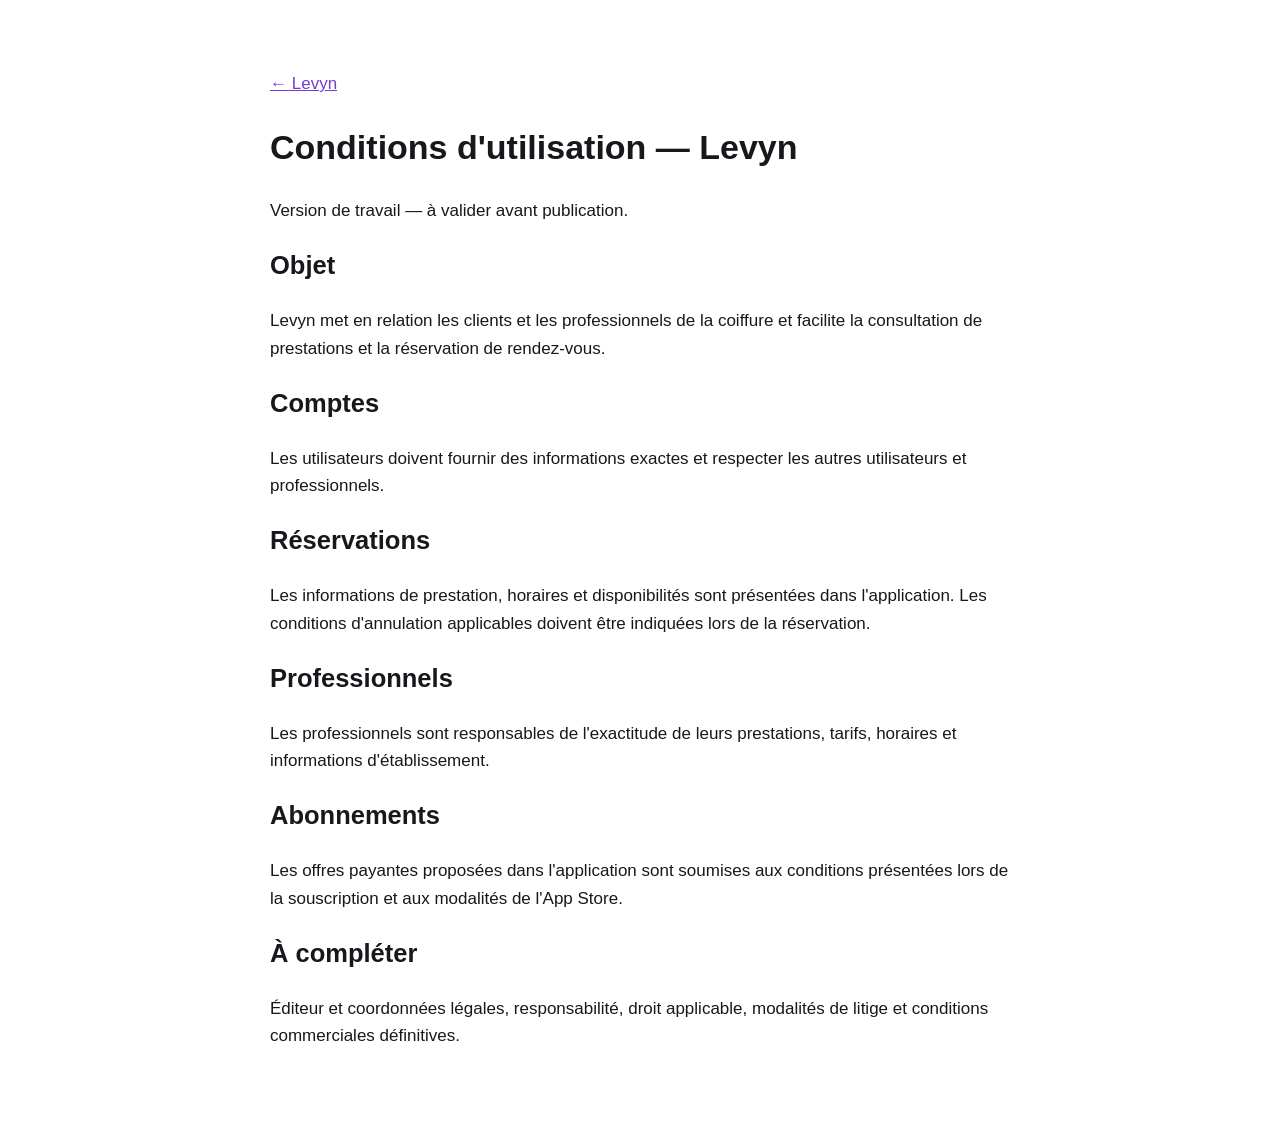
==== conditions.html @ 1c3916d5 "Create Levyn App Store support pages" ====
<!doctype html><html lang="fr"><meta charset="utf-8"><meta name="viewport" content="width=device-width,initial-scale=1"><title>Conditions d'utilisation — Levyn</title><style>body{font:17px -apple-system,sans-serif;max-width:740px;margin:50px auto;padding:20px;line-height:1.6;color:#18171c}a{color:#753bd7}</style><a href="index.html">← Levyn</a><h1>Conditions d'utilisation — Levyn</h1><p>Version de travail — à valider avant publication.</p><h2>Objet</h2><p>Levyn met en relation les clients et les professionnels de la coiffure et facilite la consultation de prestations et la réservation de rendez-vous.</p><h2>Comptes</h2><p>Les utilisateurs doivent fournir des informations exactes et respecter les autres utilisateurs et professionnels.</p><h2>Réservations</h2><p>Les informations de prestation, horaires et disponibilités sont présentées dans l'application. Les conditions d'annulation applicables doivent être indiquées lors de la réservation.</p><h2>Professionnels</h2><p>Les professionnels sont responsables de l'exactitude de leurs prestations, tarifs, horaires et informations d'établissement.</p><h2>Abonnements</h2><p>Les offres payantes proposées dans l'application sont soumises aux conditions présentées lors de la souscription et aux modalités de l'App Store.</p><h2>À compléter</h2><p>Éditeur et coordonnées légales, responsabilité, droit applicable, modalités de litige et conditions commerciales définitives.</p></html>
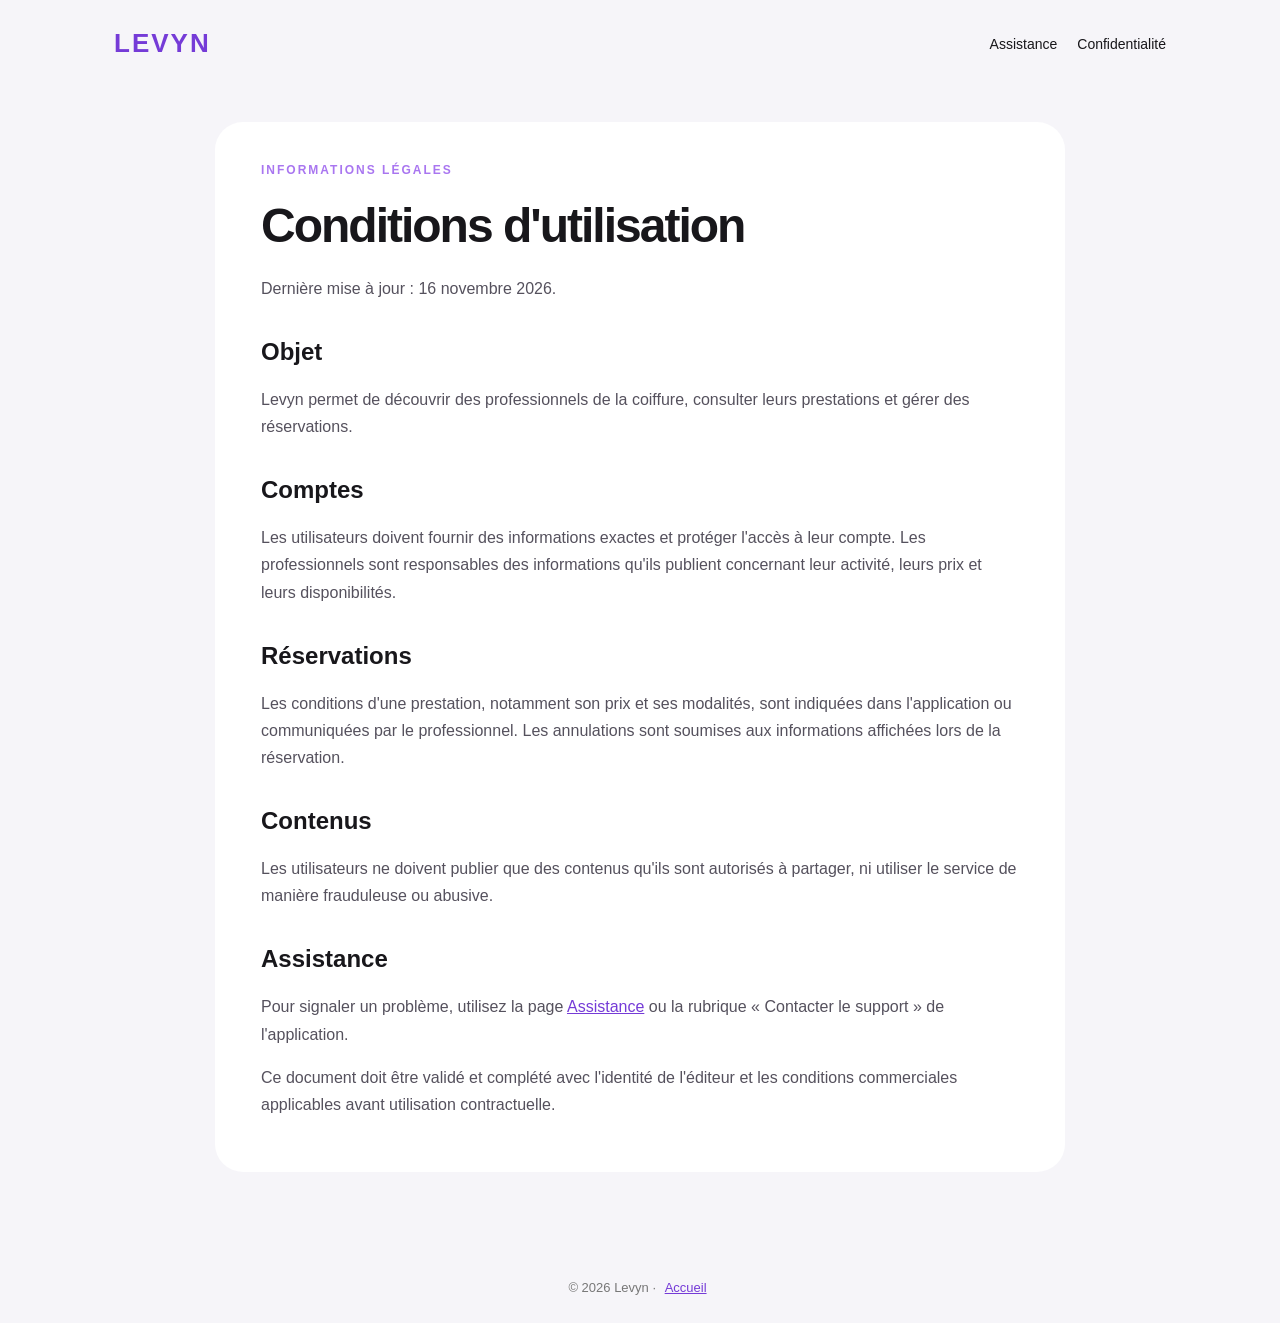
==== commit f36dbc3d: "Create Levyn public website and support pages" ====
--- a/conditions.html
+++ b/conditions.html
@@ -1 +1 @@
-<!doctype html><html lang="fr"><meta charset="utf-8"><meta name="viewport" content="width=device-width,initial-scale=1"><title>Conditions d'utilisation — Levyn</title><style>body{font:17px -apple-system,sans-serif;max-width:740px;margin:50px auto;padding:20px;line-height:1.6;color:#18171c}a{color:#753bd7}</style><a href="index.html">← Levyn</a><h1>Conditions d'utilisation — Levyn</h1><p>Version de travail — à valider avant publication.</p><h2>Objet</h2><p>Levyn met en relation les clients et les professionnels de la coiffure et facilite la consultation de prestations et la réservation de rendez-vous.</p><h2>Comptes</h2><p>Les utilisateurs doivent fournir des informations exactes et respecter les autres utilisateurs et professionnels.</p><h2>Réservations</h2><p>Les informations de prestation, horaires et disponibilités sont présentées dans l'application. Les conditions d'annulation applicables doivent être indiquées lors de la réservation.</p><h2>Professionnels</h2><p>Les professionnels sont responsables de l'exactitude de leurs prestations, tarifs, horaires et informations d'établissement.</p><h2>Abonnements</h2><p>Les offres payantes proposées dans l'application sont soumises aux conditions présentées lors de la souscription et aux modalités de l'App Store.</p><h2>À compléter</h2><p>Éditeur et coordonnées légales, responsabilité, droit applicable, modalités de litige et conditions commerciales définitives.</p></html>
+<!doctype html><html lang="fr"><head><meta charset="utf-8"><meta name="viewport" content="width=device-width,initial-scale=1"><title>Conditions d'utilisation — Levyn</title><link rel="stylesheet" href="style.css"></head><body><header><a class="logo" href="index.html">LEVYN</a><nav><a href="assistance.html">Assistance</a><a href="confidentialite.html">Confidentialité</a></nav></header><main class="content"><span class="eyebrow">INFORMATIONS LÉGALES</span><h1>Conditions d'utilisation</h1><p>Dernière mise à jour : 16 novembre 2026.</p><h2>Objet</h2><p>Levyn permet de découvrir des professionnels de la coiffure, consulter leurs prestations et gérer des réservations.</p><h2>Comptes</h2><p>Les utilisateurs doivent fournir des informations exactes et protéger l'accès à leur compte. Les professionnels sont responsables des informations qu'ils publient concernant leur activité, leurs prix et leurs disponibilités.</p><h2>Réservations</h2><p>Les conditions d'une prestation, notamment son prix et ses modalités, sont indiquées dans l'application ou communiquées par le professionnel. Les annulations sont soumises aux informations affichées lors de la réservation.</p><h2>Contenus</h2><p>Les utilisateurs ne doivent publier que des contenus qu'ils sont autorisés à partager, ni utiliser le service de manière frauduleuse ou abusive.</p><h2>Assistance</h2><p>Pour signaler un problème, utilisez la page <a href="assistance.html">Assistance</a> ou la rubrique « Contacter le support » de l'application.</p><p>Ce document doit être validé et complété avec l'identité de l'éditeur et les conditions commerciales applicables avant utilisation contractuelle.</p></main><footer>© 2026 Levyn · <a href="index.html">Accueil</a></footer></body></html>
--- a/style.css
+++ b/style.css
@@ -0,0 +1 @@
+:root{color-scheme:light dark;font-family:-apple-system,BlinkMacSystemFont,"SF Pro Display",Arial,sans-serif}*{box-sizing:border-box}body{margin:0;background:#f6f5f9;color:#18171b}header{max-width:1100px;margin:auto;padding:28px 24px;display:flex;justify-content:space-between;align-items:center;gap:16px}.logo{font-size:26px;font-weight:900;letter-spacing:2px;color:#753bd7;text-decoration:none}nav{display:flex;gap:20px;flex-wrap:wrap}a{color:#753bd7}nav a{font-size:14px;color:inherit;text-decoration:none}.hero{max-width:1100px;margin:36px auto 22px;padding:90px 50px;border-radius:32px;background:linear-gradient(130deg,#281746,#753bd7);color:white}.eyebrow{font-size:12px;letter-spacing:2px;font-weight:800;color:#a976f0}.hero .eyebrow{color:#e1c8ff}h1{font-size:clamp(36px,6vw,66px);line-height:1.1;letter-spacing:-2px;max-width:800px;margin:22px 0}p{font-size:18px;line-height:1.7}.hero p{max-width:660px;color:#eee5fc}.actions{display:flex;gap:12px;flex-wrap:wrap;margin-top:32px}.button{display:inline-block;padding:15px 23px;border-radius:13px;background:white;color:#291646;font-weight:700;text-decoration:none}.button.secondary{background:#ffffff24;color:white}.features{max-width:1100px;margin:20px auto 70px;display:grid;grid-template-columns:repeat(3,1fr);gap:16px;padding:0 10px}.features article{background:white;padding:28px;border-radius:24px}.features h2{margin-top:0}.features p{font-size:16px}.content{max-width:850px;margin:35px auto 80px;padding:38px 46px;background:white;border-radius:28px}.content h1{font-size:clamp(32px,5vw,48px)}.content h2{margin-top:36px}.content p{font-size:16px;color:#55515d}footer{padding:28px;text-align:center;color:#777;font-size:13px}footer a{margin:0 5px}@media(max-width:700px){header{align-items:flex-start;flex-direction:column}.hero{margin:10px;padding:52px 24px;border-radius:22px}.features{grid-template-columns:1fr}.content{margin:10px;padding:32px 22px}nav{gap:12px}}
